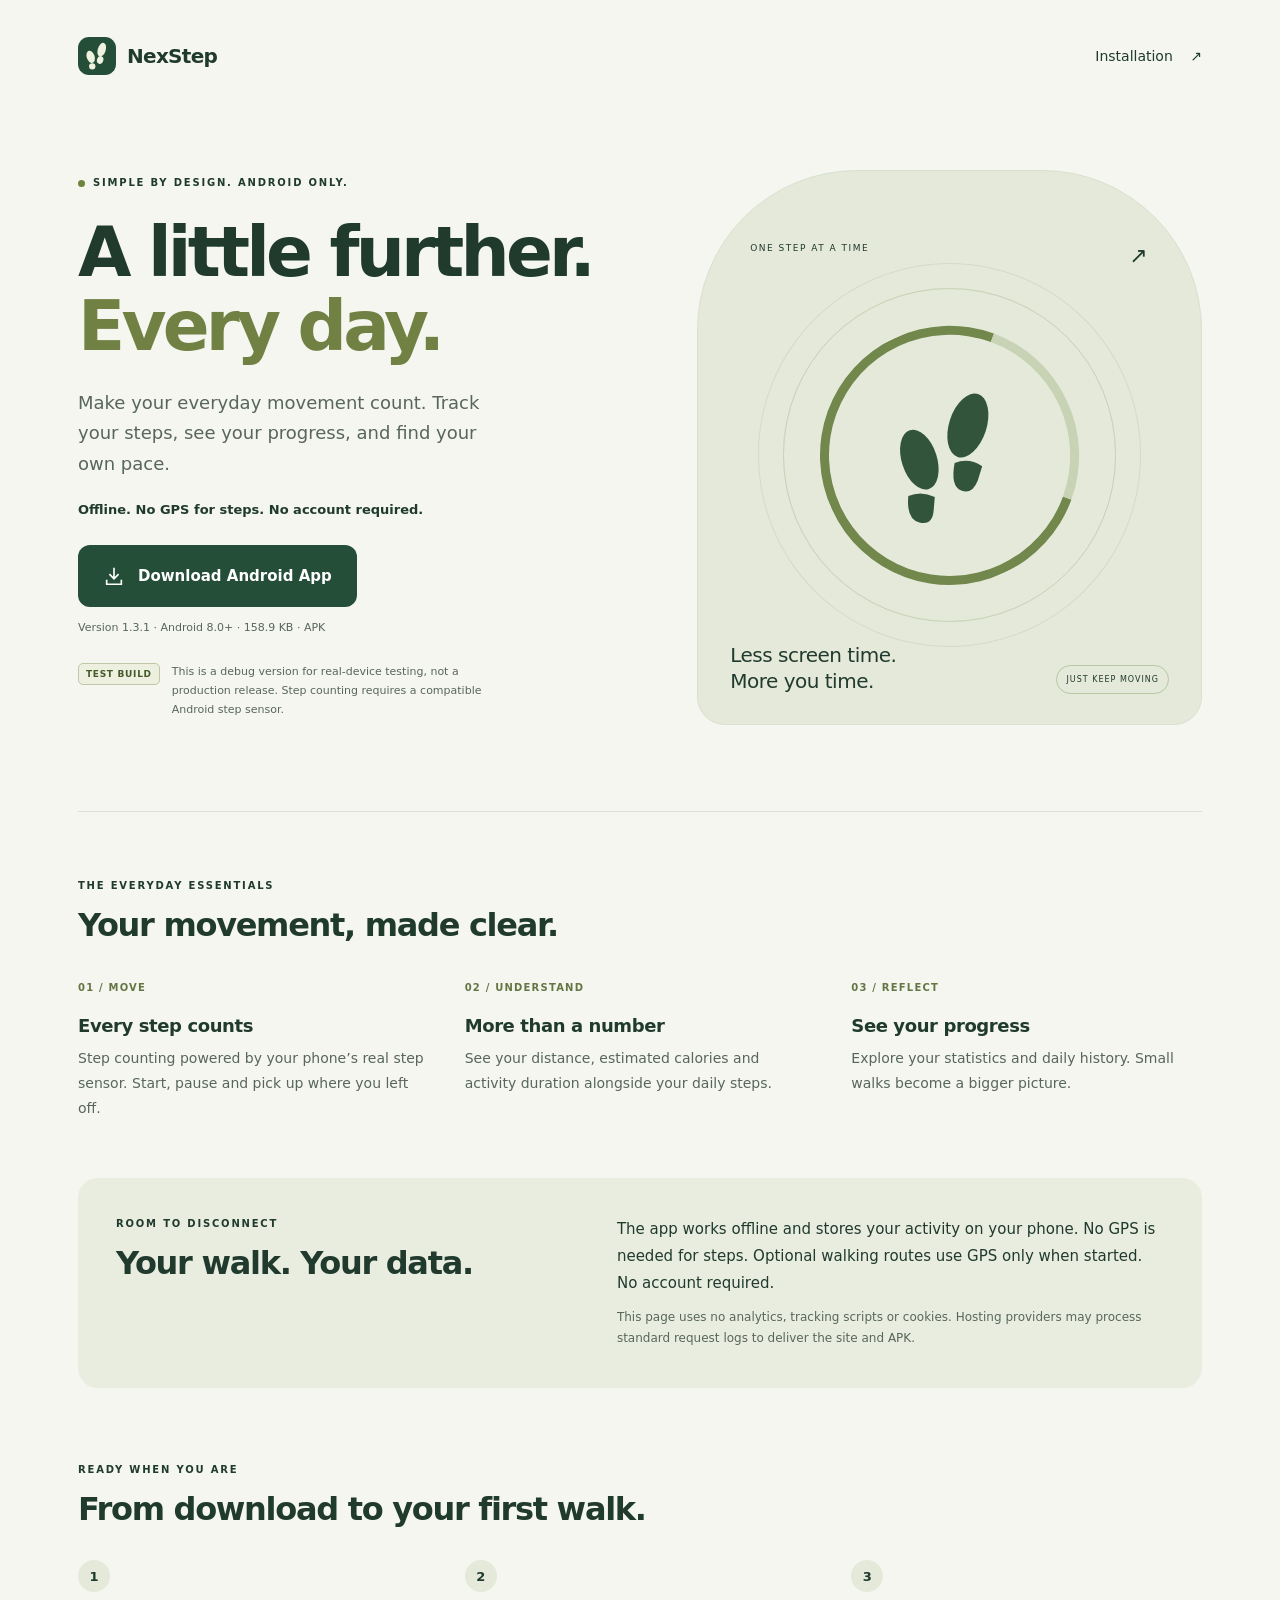
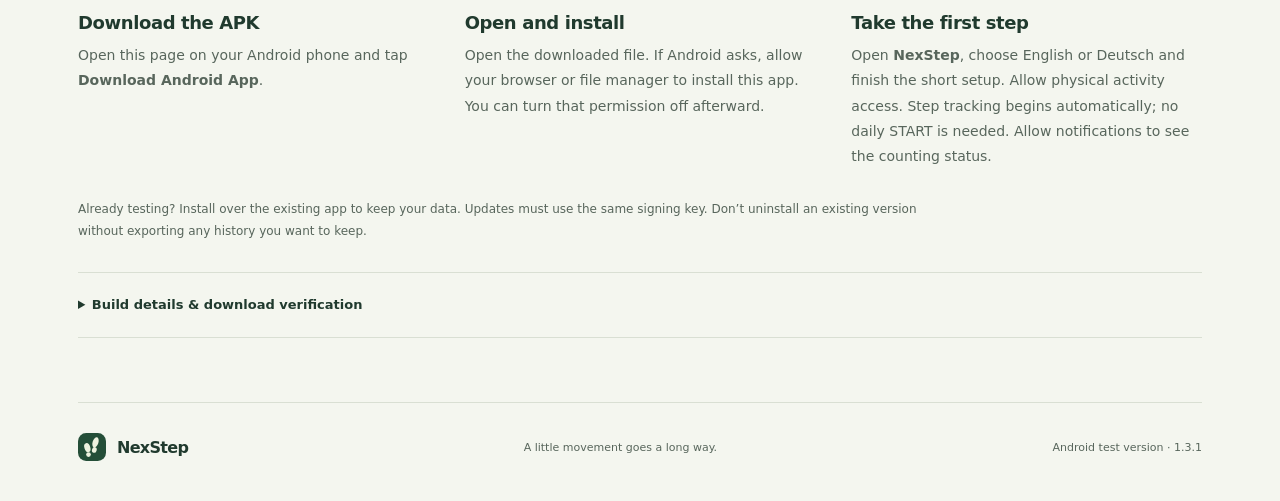
==== index.html @ b1c68ad3 "Publish Android test version 1.3.1 (4d6c962c654d)" ====
<!doctype html>
<html lang="en">
<head>
  <meta charset="utf-8">
  <meta name="viewport" content="width=device-width, initial-scale=1">
  <meta name="description" content="NexStep for Android. Your daily steps, distance and estimated calories. Automatic steps, offline and without an account. Optional GPS walking routes.">
  <meta name="theme-color" content="#f4f6ef">
  <title>NexStep — A little further, every day.</title>
  <link rel="icon" href="icon.svg" type="image/svg+xml">
  <link rel="stylesheet" href="style.css">
</head>
<body>
  <a class="skip" href="#main">Skip to content</a>
  <div class="shell">
    <header class="header">
      <a class="brand" href="./" aria-label="NexStep home"><img src="icon.svg" width="38" height="38" alt="">NexStep</a>
      <a class="header-link" href="#install">Installation <span aria-hidden="true">↗</span></a>
    </header>
    <main id="main">
      <section class="hero" aria-labelledby="headline">
        <div class="intro">
          <span class="eyebrow"><span class="dot"></span> SIMPLE BY DESIGN. ANDROID ONLY.</span>
          <h1 id="headline">A little further.<br><span>Every day.</span></h1>
          <p class="lede">Make your everyday movement count. Track your steps, see your progress, and find your own pace.</p>
          <p class="quiet">Offline. No GPS for steps. No account required.</p>
          <a class="download" href="download/app-debug.apk" download="app-debug.apk"><svg viewBox="0 0 24 24" width="22" height="22" fill="none" stroke="currentColor" stroke-width="1.8" aria-hidden="true"><path d="M12 3v12m-5-5 5 5 5-5M4 16v5h16v-5"/></svg>Download Android App</a>
          <p class="file-meta">Version 1.3.1 · Android 8.0+ · 158.9 KB · APK</p>
          <div class="test-notice"><span class="tag">TEST BUILD</span><p>This is a debug version for real-device testing, not a production release. Step counting requires a compatible Android step sensor.</p></div>
        </div>
        <div class="visual" aria-hidden="true">
          <div class="visual-top"><span>ONE STEP AT A TIME</span><span>↗</span></div>
          <div class="orbit"><div class="orbit-inner"><svg class="footsteps" viewBox="0 0 120 140" fill="currentColor"><ellipse cx="77" cy="43" rx="17" ry="30" transform="rotate(18 77 43)"/><path d="M65 77q13-5 25 3l-4 13q-5 13-15 9T65 77"/><ellipse cx="33" cy="74" rx="16" ry="28" transform="rotate(-18 33 74)"/><path d="M23 107q12-5 24 1l-1 12q-1 14-13 11t-10-24"/></svg></div></div>
          <div class="visual-bottom"><p>Less screen time.<br>More you time.</p><span class="pill">JUST KEEP MOVING</span></div>
        </div>
      </section>
      <section class="features" aria-labelledby="features-title">
        <div class="section-heading"><p class="eyebrow">THE EVERYDAY ESSENTIALS</p><h2 id="features-title">Your movement, made clear.</h2></div>
        <div class="feature-grid">
          <article><span class="feature-number">01 / MOVE</span><h3>Every step counts</h3><p>Step counting powered by your phone’s real step sensor. Start, pause and pick up where you left off.</p></article>
          <article><span class="feature-number">02 / UNDERSTAND</span><h3>More than a number</h3><p>See your distance, estimated calories and activity duration alongside your daily steps.</p></article>
          <article><span class="feature-number">03 / REFLECT</span><h3>See your progress</h3><p>Explore your statistics and daily history. Small walks become a bigger picture.</p></article>
        </div>
      </section>
      <section class="privacy" aria-labelledby="privacy-title"><div><span class="eyebrow">ROOM TO DISCONNECT</span><h2 id="privacy-title">Your walk. Your data.</h2></div><div><p>The app works offline and stores your activity on your phone. No GPS is needed for steps. Optional walking routes use GPS only when started. No account required.</p><p class="muted">This page uses no analytics, tracking scripts or cookies. Hosting providers may process standard request logs to deliver the site and APK.</p></div></section>
      <section class="installation" id="install" aria-labelledby="install-title">
        <div class="section-heading"><p class="eyebrow">READY WHEN YOU ARE</p><h2 id="install-title">From download to your first walk.</h2></div>
        <ol class="install-grid"><li><h3>Download the APK</h3><p>Open this page on your Android phone and tap <strong>Download Android App</strong>.</p></li><li><h3>Open and install</h3><p>Open the downloaded file. If Android asks, allow your browser or file manager to install this app. You can turn that permission off afterward.</p></li><li><h3>Take the first step</h3><p>Open <strong>NexStep</strong>, choose English or Deutsch and finish the short setup. Allow physical activity access. Step tracking begins automatically; no daily START is needed. Allow notifications to see the counting status.</p></li></ol>
        <p class="install-note">Already testing? Install over the existing app to keep your data. Updates must use the same signing key. Don’t uninstall an existing version without exporting any history you want to keep.</p>
        <details><summary>Build details &amp; download verification</summary><dl><dt>Version</dt><dd>1.3.1 (build 5), debug signed</dd><dt>Package</dt><dd>de.schritt.app</dd><dt>SHA-256</dt><dd class="checksum">4d6c962c654d9599c9a9bbef060c0b0ab1c792cb55957cd40e6a5f3150619901</dd></dl><a href="download/app-debug.apk.sha256" download>Download checksum file</a><p>Distance, calories and activity duration are estimates. Background reliability and battery use are still being evaluated on real phones.</p></details>
      </section>
    </main>
    <footer><a class="brand" href="./"><img src="icon.svg" width="28" height="28" alt="">NexStep</a><span>A little movement goes a long way.</span><span>Android test version · 1.3.1</span></footer>
  </div>
</body>
</html>
---- style.css ----
:root{color-scheme:light;--paper:#f4f6ef;--ink:#203a2e;--muted:#58665c;--green:#244e38;--line:#d9dfd3}*{box-sizing:border-box}html{scroll-behavior:smooth;scroll-padding-top:24px}body{margin:0;background:var(--paper);color:var(--ink);font-family:Inter,ui-sans-serif,system-ui,-apple-system,BlinkMacSystemFont,"Segoe UI",sans-serif;-webkit-font-smoothing:antialiased}a{color:inherit;text-underline-offset:4px}a:focus-visible,summary:focus-visible{outline:3px solid #58782a;outline-offset:5px}.shell{max-width:1220px;margin:auto;padding:0 48px}.header{height:112px;display:flex;align-items:center;justify-content:space-between}.brand{display:inline-flex;align-items:center;gap:11px;font-size:20px;font-weight:700;letter-spacing:-.7px;text-decoration:none}.header-link{font-size:14px;text-decoration:none;padding:12px 0}.header-link span{margin-left:13px}.hero{display:grid;grid-template-columns:1.1fr 1fr;gap:64px;align-items:center;padding:58px 0 86px}.eyebrow{font-size:10px;font-weight:750;letter-spacing:1.8px;display:flex;align-items:center;gap:8px;line-height:1.6}.dot{width:7px;height:7px;background:#6e853b;border-radius:50%}h1{font-size:clamp(48px,5.4vw,70px);line-height:1.06;letter-spacing:-3.8px;font-weight:650;margin:25px 0}h1 span{color:#718144}.lede{font-size:18px;line-height:1.7;max-width:420px;color:var(--muted);margin:0}.quiet{font-size:13px;margin:22px 0 28px;font-weight:550}.download{display:inline-flex;align-items:center;justify-content:center;gap:13px;background:var(--green);color:#fff;border-radius:12px;padding:20px 25px;font-size:15px;font-weight:650;text-decoration:none;min-height:60px;transition:background .15s,transform .15s}.download:hover{background:#183d29;transform:translateY(-2px)}.file-meta{font-size:11px;line-height:1.7;color:var(--muted);margin:12px 0 26px}.test-notice{max-width:420px;display:flex;gap:12px;align-items:flex-start}.tag{flex-shrink:0;border:1px solid #bdc8a9;background:#edf0df;color:#455829;font-size:9px;letter-spacing:.7px;font-weight:750;border-radius:5px;padding:5px 7px}.test-notice p{font-size:11px;line-height:1.7;color:var(--muted);margin:0}.visual{aspect-ratio:.91;background:#e4e9d9;border:1px solid #d9e0cf;border-radius:160px 160px 28px 28px;position:relative;overflow:hidden;padding:44px 32px 30px;display:flex;flex-direction:column;justify-content:space-between}.visual-top{display:flex;justify-content:space-between;font-size:9px;letter-spacing:1.5px;margin:28px 20px 0}.visual-top span:last-child{font-size:22px}.orbit{width:76%;aspect-ratio:1;border-radius:50%;border:1px solid #c7d2b5;align-self:center;display:grid;place-items:center;box-shadow:0 0 0 24px #e4e9d9,0 0 0 25px #d3dcc5}.orbit-inner{width:78%;aspect-ratio:1;border:9px solid #72874c;border-right-color:#c8d3b6;transform:rotate(-25deg);border-radius:50%;display:grid;place-items:center}.footsteps{width:55%;color:#32543a;transform:rotate(25deg)}.visual-bottom{display:flex;justify-content:space-between;align-items:flex-end;gap:12px}.visual-bottom p{font-size:20px;letter-spacing:-.5px;line-height:1.3;margin:0}.pill{font-size:8px;letter-spacing:1px;padding:9px;border:1px solid #b8c7a2;border-radius:20px;white-space:nowrap}.features{border-top:1px solid var(--line);padding:56px 0}.section-heading{margin-bottom:32px}h2{font-size:32px;font-weight:600;letter-spacing:-1.3px;line-height:1.2;margin:12px 0}h3{font-size:18px;letter-spacing:-.4px;font-weight:650;margin:20px 0 10px}.feature-grid{display:grid;grid-template-columns:repeat(3,1fr);gap:36px}.feature-number{font-size:10px;letter-spacing:1.2px;color:#657644;font-weight:700}.feature-grid p,.install-grid p{font-size:14px;line-height:1.8;color:var(--muted);margin:0}.privacy{background:#e9eddf;border-radius:20px;display:grid;grid-template-columns:1fr 1.2fr;gap:45px;padding:38px}.privacy p{font-size:15px;line-height:1.8;margin:0}.privacy .muted{color:var(--muted);font-size:12px;margin-top:10px}.installation{padding:64px 0}.install-grid{list-style:none;counter-reset:steps;padding:0;display:grid;grid-template-columns:repeat(3,1fr);gap:36px}.install-grid li{counter-increment:steps}.install-grid li:before{content:counter(steps);display:grid;place-items:center;width:32px;height:32px;background:#e4e9d9;border-radius:50%;font-size:13px;font-weight:700}.install-note{font-size:12px;line-height:1.8;color:var(--muted);margin:30px 0;max-width:850px}details{border-block:1px solid var(--line);padding:20px 0;font-size:12px;line-height:1.8}summary{cursor:pointer;font-size:13px;font-weight:650;min-height:24px}dt{font-weight:700}dd{margin:0 0 10px}.checksum{overflow-wrap:anywhere;font-family:ui-monospace,monospace}footer{display:flex;gap:20px;align-items:center;justify-content:space-between;border-top:1px solid var(--line);padding:30px 0 40px}footer .brand{font-size:16px}footer>span{font-size:11px;color:var(--muted)}.skip{position:absolute;top:8px;left:8px;transform:translateY(-150%);background:var(--ink);color:#fff;padding:12px;z-index:2}.skip:focus{transform:none}@media(max-width:850px){.shell{padding:0 28px}.hero{gap:32px}h1{font-size:52px}.visual{padding:35px 20px 24px;min-height:400px}.visual-top{margin:20px 10px 0}.visual-bottom{display:block}.pill{display:inline-block;margin-top:12px}.feature-grid,.install-grid{gap:24px}footer>span:nth-child(2){display:none}}@media(max-width:620px){.shell{padding:0 24px}.header{height:88px}.brand{font-size:18px}.header-link{font-size:12px}.hero{grid-template-columns:1fr;padding:30px 0 40px;gap:32px}h1{font-size:54px;letter-spacing:-2.9px;margin:22px 0}.lede{font-size:17px}.download{width:100%;padding:19px 12px}.file-meta{text-align:center}.visual{aspect-ratio:1.2;min-height:0;max-height:360px;border-radius:100px 100px 24px 24px;padding:24px}.visual-top{margin:8px 18px 0}.orbit{width:47%}.visual-bottom{display:flex}.visual-bottom p{font-size:17px}.pill{margin:0}.features{padding:38px 0}.feature-grid,.install-grid{grid-template-columns:1fr;gap:26px}.feature-grid article{padding-bottom:22px;border-bottom:1px solid var(--line)}.feature-grid article:last-child{border:0;padding-bottom:0}.feature-grid h3{margin-top:10px}.privacy{grid-template-columns:1fr;gap:14px;padding:26px}.installation{padding:40px 0}h2{font-size:28px}.install-grid h3{margin-top:12px}footer{align-items:flex-start;flex-direction:column;gap:12px}footer>span:nth-child(2){display:block}}@media(prefers-reduced-motion:reduce){html{scroll-behavior:auto}.download{transition:none}}
.hero>*{min-width:0}
@media(min-width:621px) and (max-width:850px){.hero{grid-template-columns:minmax(0,1.1fr) minmax(0,1fr)}.download{padding-inline:16px;font-size:14px}}
.visual{width:100%}
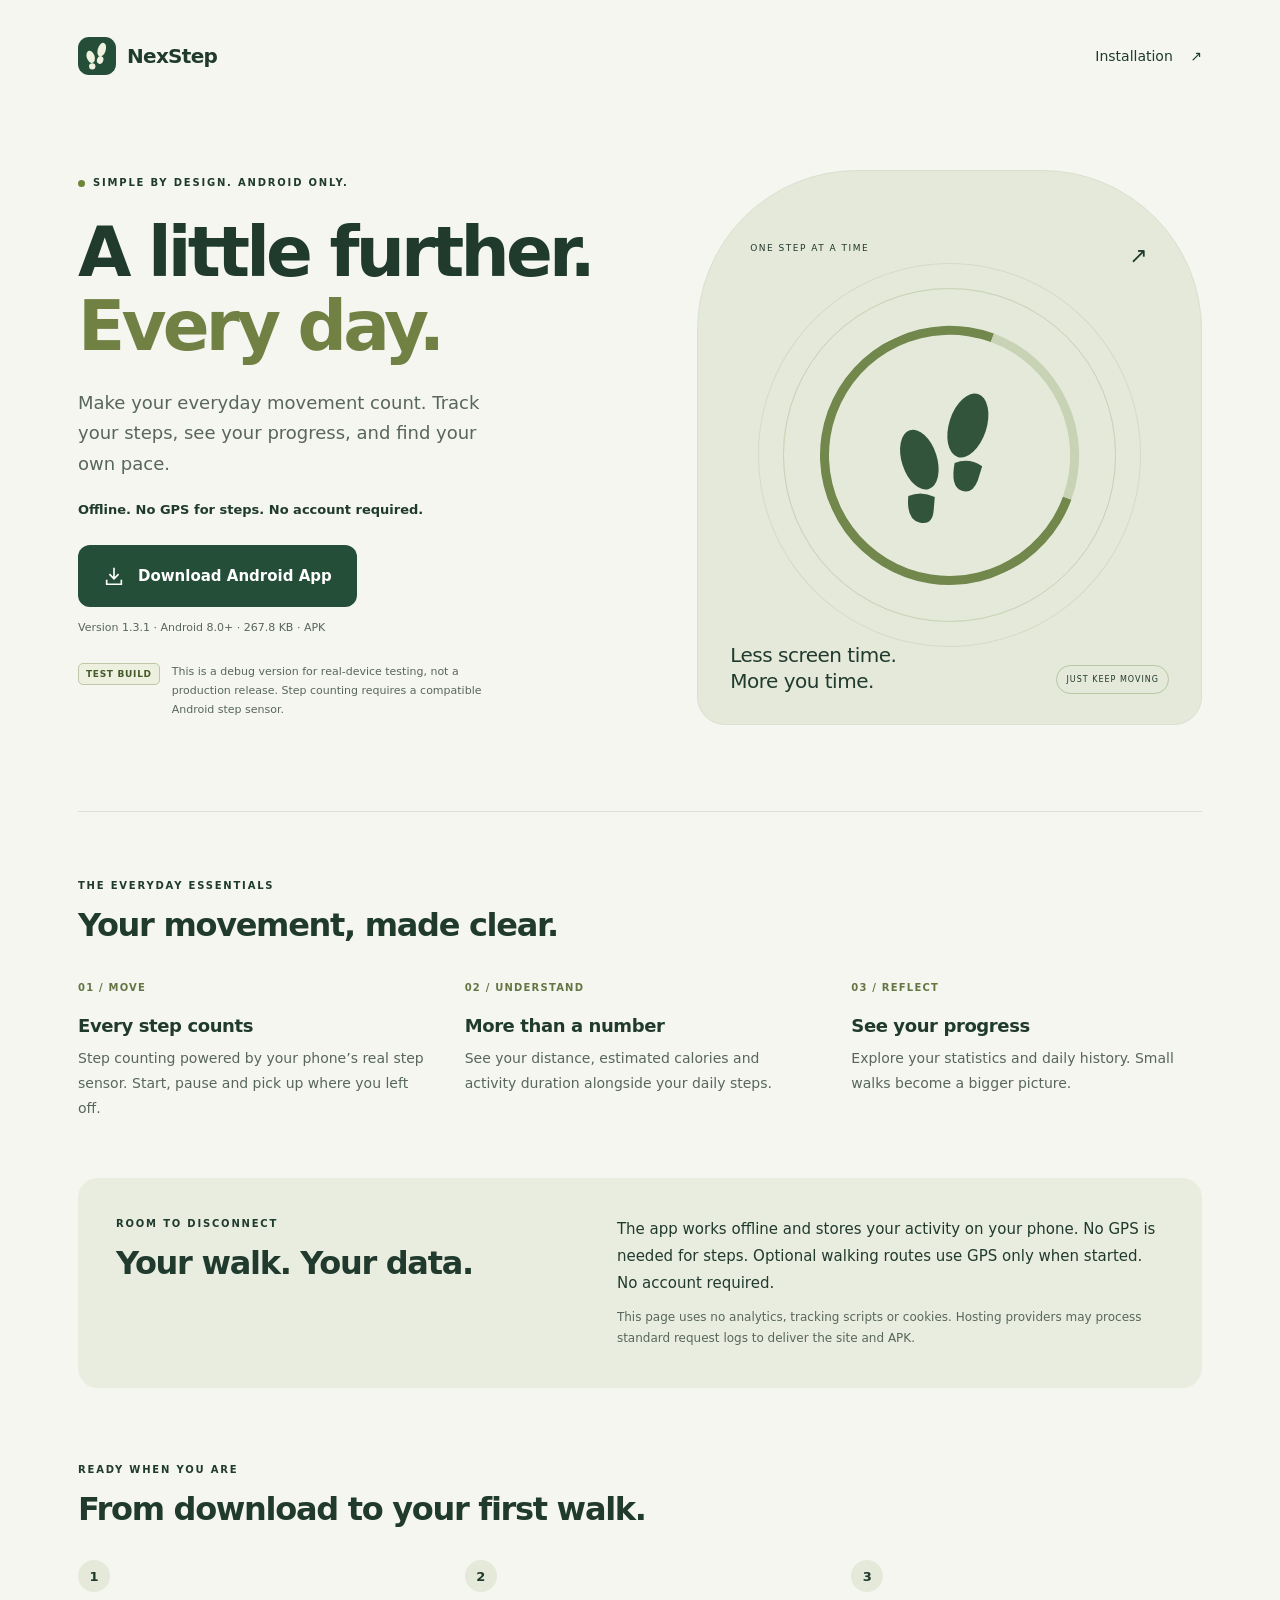
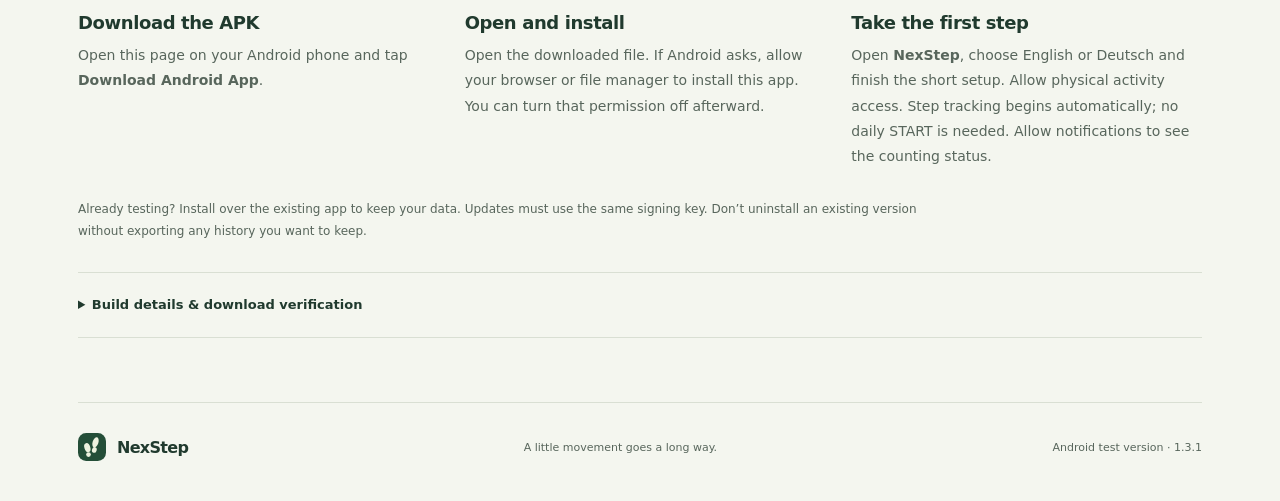
==== commit 73b83e81: "Publish Android test version 1.3.1 (86a819a218c4)" ====
--- a/index.html
+++ b/index.html
@@ -24,7 +24,7 @@
           <p class="lede">Make your everyday movement count. Track your steps, see your progress, and find your own pace.</p>
           <p class="quiet">Offline. No GPS for steps. No account required.</p>
           <a class="download" href="download/app-debug.apk" download="app-debug.apk"><svg viewBox="0 0 24 24" width="22" height="22" fill="none" stroke="currentColor" stroke-width="1.8" aria-hidden="true"><path d="M12 3v12m-5-5 5 5 5-5M4 16v5h16v-5"/></svg>Download Android App</a>
-          <p class="file-meta">Version 1.3.1 · Android 8.0+ · 158.9 KB · APK</p>
+          <p class="file-meta">Version 1.3.1 · Android 8.0+ · 267.8 KB · APK</p>
           <div class="test-notice"><span class="tag">TEST BUILD</span><p>This is a debug version for real-device testing, not a production release. Step counting requires a compatible Android step sensor.</p></div>
         </div>
         <div class="visual" aria-hidden="true">
@@ -46,7 +46,7 @@
         <div class="section-heading"><p class="eyebrow">READY WHEN YOU ARE</p><h2 id="install-title">From download to your first walk.</h2></div>
         <ol class="install-grid"><li><h3>Download the APK</h3><p>Open this page on your Android phone and tap <strong>Download Android App</strong>.</p></li><li><h3>Open and install</h3><p>Open the downloaded file. If Android asks, allow your browser or file manager to install this app. You can turn that permission off afterward.</p></li><li><h3>Take the first step</h3><p>Open <strong>NexStep</strong>, choose English or Deutsch and finish the short setup. Allow physical activity access. Step tracking begins automatically; no daily START is needed. Allow notifications to see the counting status.</p></li></ol>
         <p class="install-note">Already testing? Install over the existing app to keep your data. Updates must use the same signing key. Don’t uninstall an existing version without exporting any history you want to keep.</p>
-        <details><summary>Build details &amp; download verification</summary><dl><dt>Version</dt><dd>1.3.1 (build 5), debug signed</dd><dt>Package</dt><dd>de.schritt.app</dd><dt>SHA-256</dt><dd class="checksum">4d6c962c654d9599c9a9bbef060c0b0ab1c792cb55957cd40e6a5f3150619901</dd></dl><a href="download/app-debug.apk.sha256" download>Download checksum file</a><p>Distance, calories and activity duration are estimates. Background reliability and battery use are still being evaluated on real phones.</p></details>
+        <details><summary>Build details &amp; download verification</summary><dl><dt>Version</dt><dd>1.3.1 (build 5), debug signed</dd><dt>Package</dt><dd>de.schritt.app</dd><dt>SHA-256</dt><dd class="checksum">86a819a218c4586d31bfbff4c8acd188e9c8ff9b1f79de563f420c9b70549cf1</dd></dl><a href="download/app-debug.apk.sha256" download>Download checksum file</a><p>Distance, calories and activity duration are estimates. Background reliability and battery use are still being evaluated on real phones.</p></details>
       </section>
     </main>
     <footer><a class="brand" href="./"><img src="icon.svg" width="28" height="28" alt="">NexStep</a><span>A little movement goes a long way.</span><span>Android test version · 1.3.1</span></footer>
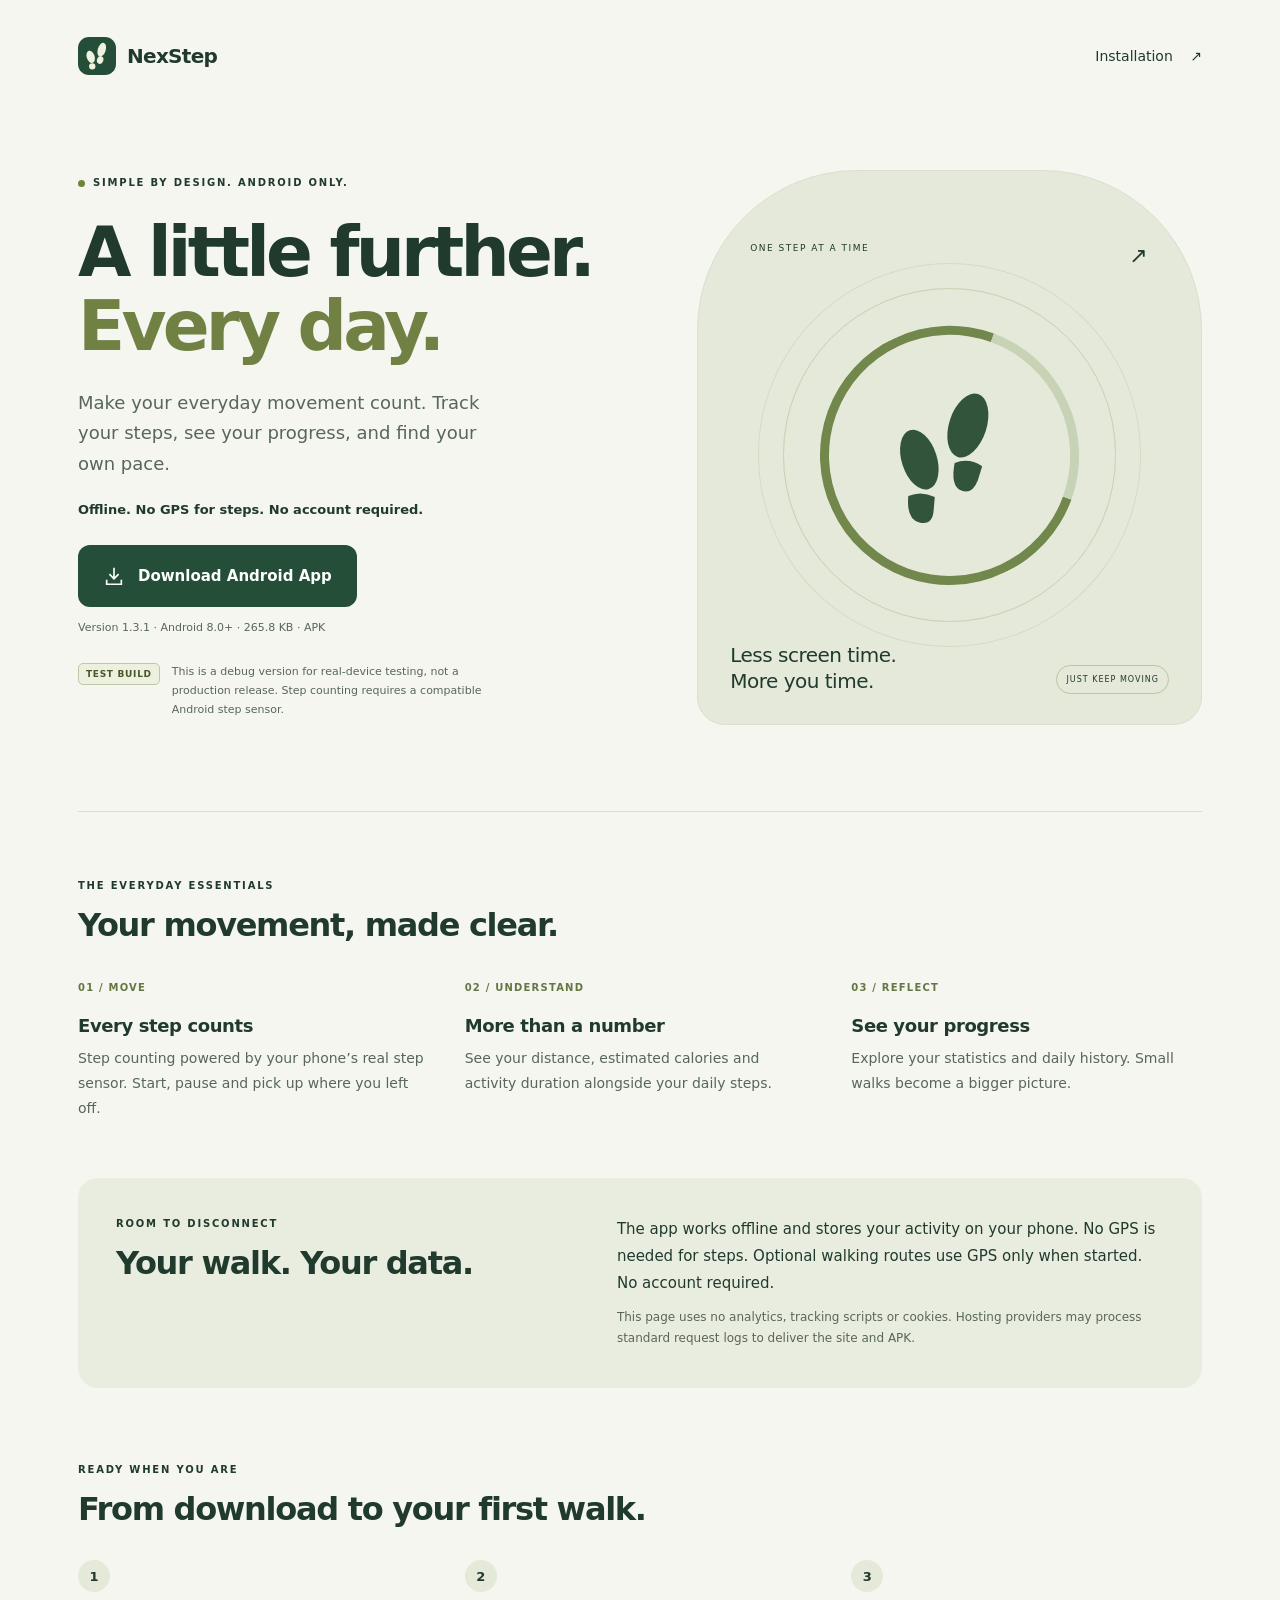
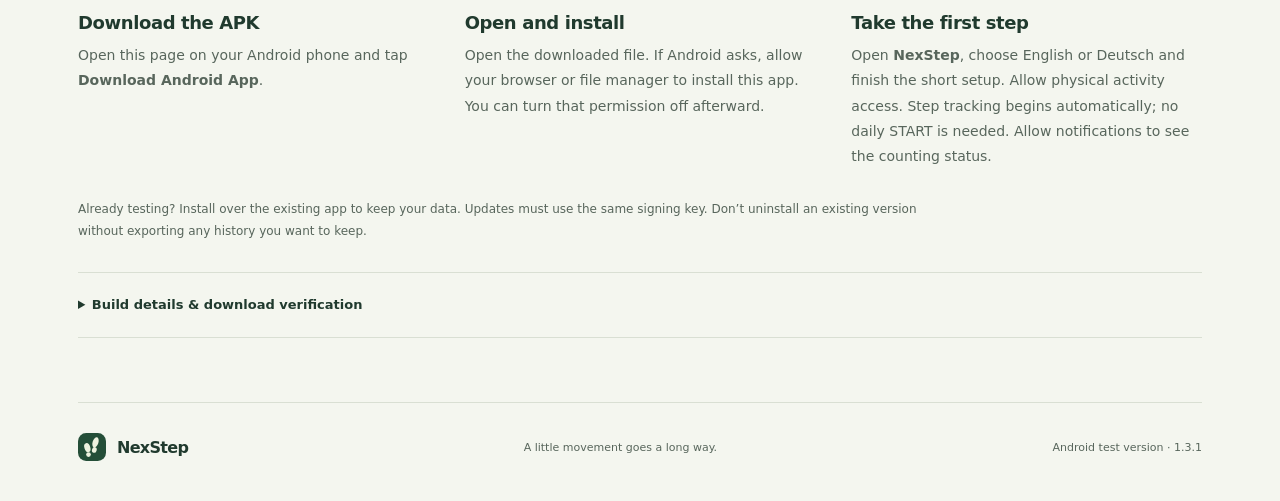
==== commit 3f890bfc: "Publish Android test version 1.3.1 (1f914813c730)" ====
--- a/index.html
+++ b/index.html
@@ -24,7 +24,7 @@
           <p class="lede">Make your everyday movement count. Track your steps, see your progress, and find your own pace.</p>
           <p class="quiet">Offline. No GPS for steps. No account required.</p>
           <a class="download" href="download/app-debug.apk" download="app-debug.apk"><svg viewBox="0 0 24 24" width="22" height="22" fill="none" stroke="currentColor" stroke-width="1.8" aria-hidden="true"><path d="M12 3v12m-5-5 5 5 5-5M4 16v5h16v-5"/></svg>Download Android App</a>
-          <p class="file-meta">Version 1.3.1 · Android 8.0+ · 267.8 KB · APK</p>
+          <p class="file-meta">Version 1.3.1 · Android 8.0+ · 265.8 KB · APK</p>
           <div class="test-notice"><span class="tag">TEST BUILD</span><p>This is a debug version for real-device testing, not a production release. Step counting requires a compatible Android step sensor.</p></div>
         </div>
         <div class="visual" aria-hidden="true">
@@ -46,7 +46,7 @@
         <div class="section-heading"><p class="eyebrow">READY WHEN YOU ARE</p><h2 id="install-title">From download to your first walk.</h2></div>
         <ol class="install-grid"><li><h3>Download the APK</h3><p>Open this page on your Android phone and tap <strong>Download Android App</strong>.</p></li><li><h3>Open and install</h3><p>Open the downloaded file. If Android asks, allow your browser or file manager to install this app. You can turn that permission off afterward.</p></li><li><h3>Take the first step</h3><p>Open <strong>NexStep</strong>, choose English or Deutsch and finish the short setup. Allow physical activity access. Step tracking begins automatically; no daily START is needed. Allow notifications to see the counting status.</p></li></ol>
         <p class="install-note">Already testing? Install over the existing app to keep your data. Updates must use the same signing key. Don’t uninstall an existing version without exporting any history you want to keep.</p>
-        <details><summary>Build details &amp; download verification</summary><dl><dt>Version</dt><dd>1.3.1 (build 5), debug signed</dd><dt>Package</dt><dd>de.schritt.app</dd><dt>SHA-256</dt><dd class="checksum">86a819a218c4586d31bfbff4c8acd188e9c8ff9b1f79de563f420c9b70549cf1</dd></dl><a href="download/app-debug.apk.sha256" download>Download checksum file</a><p>Distance, calories and activity duration are estimates. Background reliability and battery use are still being evaluated on real phones.</p></details>
+        <details><summary>Build details &amp; download verification</summary><dl><dt>Version</dt><dd>1.3.1 (build 5), debug signed</dd><dt>Package</dt><dd>de.schritt.app</dd><dt>SHA-256</dt><dd class="checksum">1f914813c7300ee3782e007ae3eb7843c0b8c56d92614969dadb10fd2c2302ce</dd></dl><a href="download/app-debug.apk.sha256" download>Download checksum file</a><p>Distance, calories and activity duration are estimates. Background reliability and battery use are still being evaluated on real phones.</p></details>
       </section>
     </main>
     <footer><a class="brand" href="./"><img src="icon.svg" width="28" height="28" alt="">NexStep</a><span>A little movement goes a long way.</span><span>Android test version · 1.3.1</span></footer>
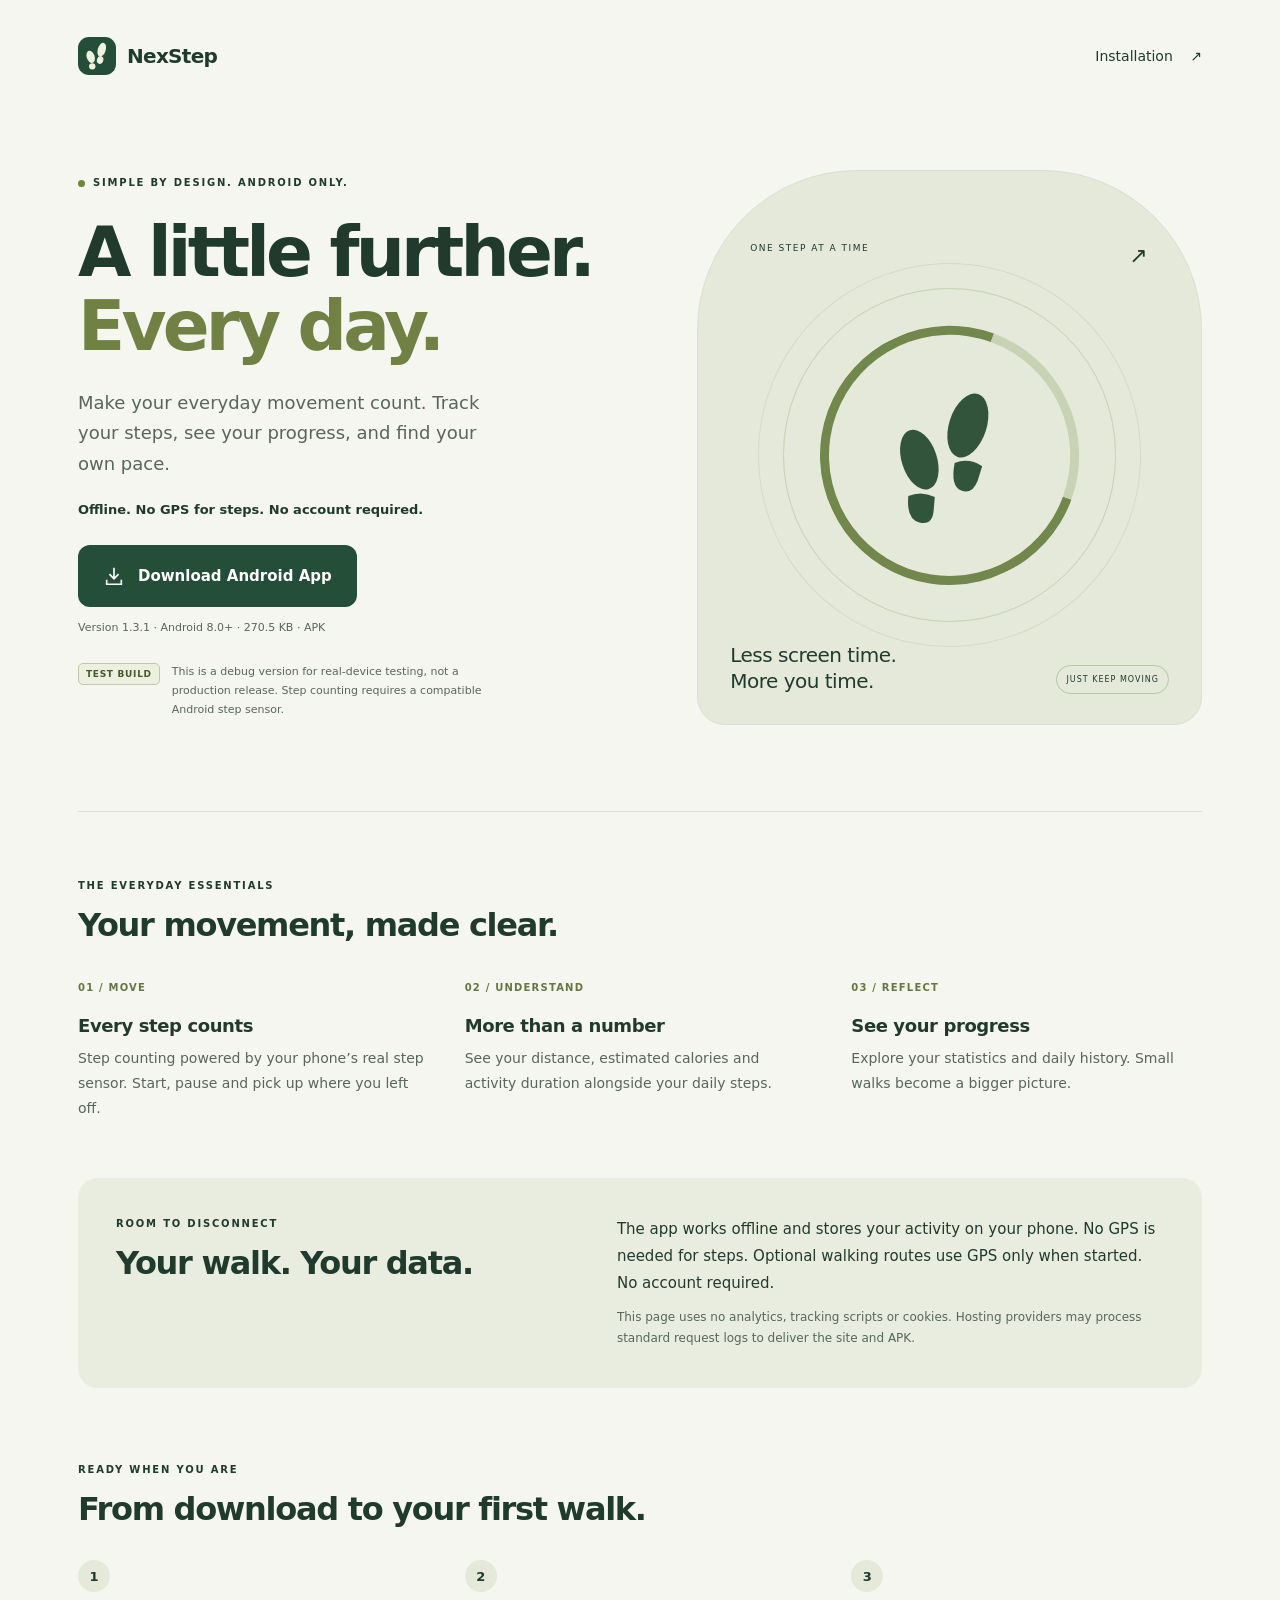
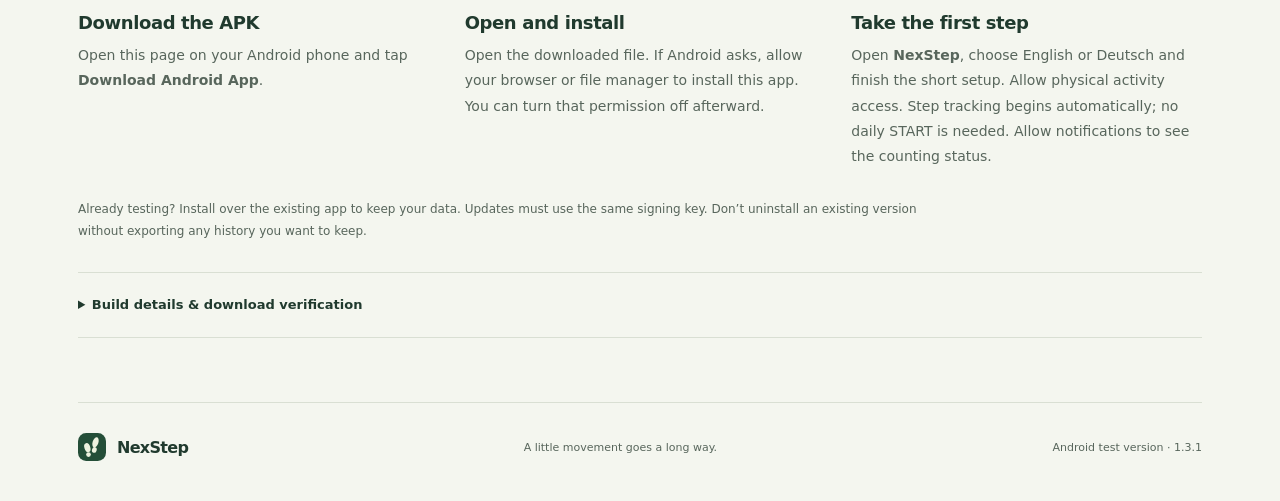
==== commit cb033906: "Publish Android test version 1.3.1 (2090f9b69dad)" ====
--- a/index.html
+++ b/index.html
@@ -24,7 +24,7 @@
           <p class="lede">Make your everyday movement count. Track your steps, see your progress, and find your own pace.</p>
           <p class="quiet">Offline. No GPS for steps. No account required.</p>
           <a class="download" href="download/app-debug.apk" download="app-debug.apk"><svg viewBox="0 0 24 24" width="22" height="22" fill="none" stroke="currentColor" stroke-width="1.8" aria-hidden="true"><path d="M12 3v12m-5-5 5 5 5-5M4 16v5h16v-5"/></svg>Download Android App</a>
-          <p class="file-meta">Version 1.3.1 · Android 8.0+ · 265.8 KB · APK</p>
+          <p class="file-meta">Version 1.3.1 · Android 8.0+ · 270.5 KB · APK</p>
           <div class="test-notice"><span class="tag">TEST BUILD</span><p>This is a debug version for real-device testing, not a production release. Step counting requires a compatible Android step sensor.</p></div>
         </div>
         <div class="visual" aria-hidden="true">
@@ -46,7 +46,7 @@
         <div class="section-heading"><p class="eyebrow">READY WHEN YOU ARE</p><h2 id="install-title">From download to your first walk.</h2></div>
         <ol class="install-grid"><li><h3>Download the APK</h3><p>Open this page on your Android phone and tap <strong>Download Android App</strong>.</p></li><li><h3>Open and install</h3><p>Open the downloaded file. If Android asks, allow your browser or file manager to install this app. You can turn that permission off afterward.</p></li><li><h3>Take the first step</h3><p>Open <strong>NexStep</strong>, choose English or Deutsch and finish the short setup. Allow physical activity access. Step tracking begins automatically; no daily START is needed. Allow notifications to see the counting status.</p></li></ol>
         <p class="install-note">Already testing? Install over the existing app to keep your data. Updates must use the same signing key. Don’t uninstall an existing version without exporting any history you want to keep.</p>
-        <details><summary>Build details &amp; download verification</summary><dl><dt>Version</dt><dd>1.3.1 (build 5), debug signed</dd><dt>Package</dt><dd>de.schritt.app</dd><dt>SHA-256</dt><dd class="checksum">1f914813c7300ee3782e007ae3eb7843c0b8c56d92614969dadb10fd2c2302ce</dd></dl><a href="download/app-debug.apk.sha256" download>Download checksum file</a><p>Distance, calories and activity duration are estimates. Background reliability and battery use are still being evaluated on real phones.</p></details>
+        <details><summary>Build details &amp; download verification</summary><dl><dt>Version</dt><dd>1.3.1 (build 5), debug signed</dd><dt>Package</dt><dd>de.schritt.app</dd><dt>SHA-256</dt><dd class="checksum">2090f9b69dadb08c1a29c56aff4e708b59ec9f91111339be13df7ac1c3581910</dd></dl><a href="download/app-debug.apk.sha256" download>Download checksum file</a><p>Distance, calories and activity duration are estimates. Background reliability and battery use are still being evaluated on real phones.</p></details>
       </section>
     </main>
     <footer><a class="brand" href="./"><img src="icon.svg" width="28" height="28" alt="">NexStep</a><span>A little movement goes a long way.</span><span>Android test version · 1.3.1</span></footer>
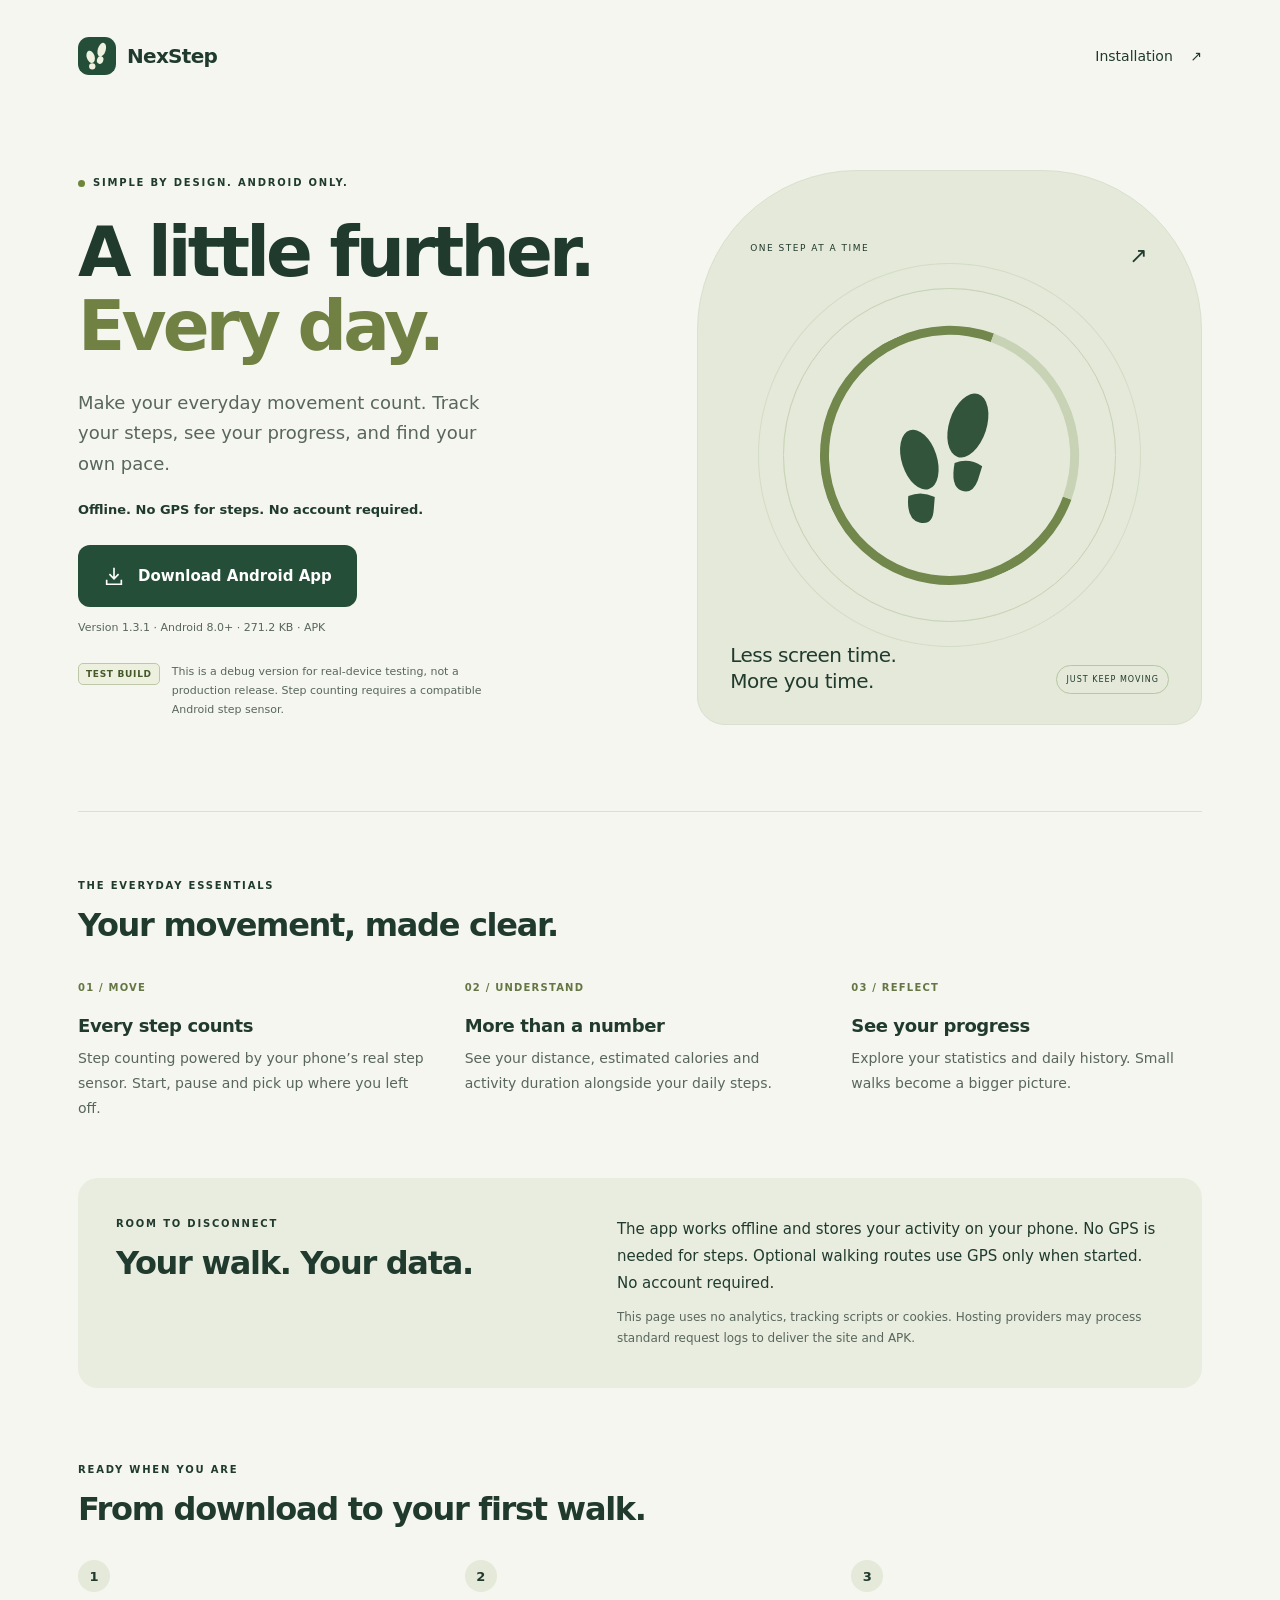
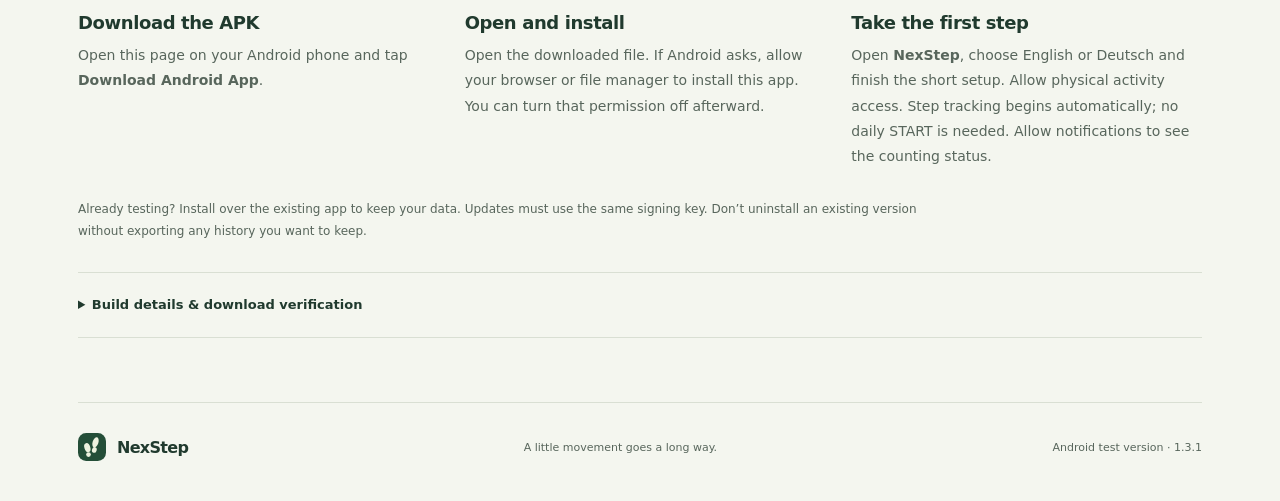
==== commit 0e1eaefb: "Publish Android test version 1.3.1 (0fad5e57c249)" ====
--- a/index.html
+++ b/index.html
@@ -24,7 +24,7 @@
           <p class="lede">Make your everyday movement count. Track your steps, see your progress, and find your own pace.</p>
           <p class="quiet">Offline. No GPS for steps. No account required.</p>
           <a class="download" href="download/app-debug.apk" download="app-debug.apk"><svg viewBox="0 0 24 24" width="22" height="22" fill="none" stroke="currentColor" stroke-width="1.8" aria-hidden="true"><path d="M12 3v12m-5-5 5 5 5-5M4 16v5h16v-5"/></svg>Download Android App</a>
-          <p class="file-meta">Version 1.3.1 · Android 8.0+ · 270.5 KB · APK</p>
+          <p class="file-meta">Version 1.3.1 · Android 8.0+ · 271.2 KB · APK</p>
           <div class="test-notice"><span class="tag">TEST BUILD</span><p>This is a debug version for real-device testing, not a production release. Step counting requires a compatible Android step sensor.</p></div>
         </div>
         <div class="visual" aria-hidden="true">
@@ -46,7 +46,7 @@
         <div class="section-heading"><p class="eyebrow">READY WHEN YOU ARE</p><h2 id="install-title">From download to your first walk.</h2></div>
         <ol class="install-grid"><li><h3>Download the APK</h3><p>Open this page on your Android phone and tap <strong>Download Android App</strong>.</p></li><li><h3>Open and install</h3><p>Open the downloaded file. If Android asks, allow your browser or file manager to install this app. You can turn that permission off afterward.</p></li><li><h3>Take the first step</h3><p>Open <strong>NexStep</strong>, choose English or Deutsch and finish the short setup. Allow physical activity access. Step tracking begins automatically; no daily START is needed. Allow notifications to see the counting status.</p></li></ol>
         <p class="install-note">Already testing? Install over the existing app to keep your data. Updates must use the same signing key. Don’t uninstall an existing version without exporting any history you want to keep.</p>
-        <details><summary>Build details &amp; download verification</summary><dl><dt>Version</dt><dd>1.3.1 (build 5), debug signed</dd><dt>Package</dt><dd>de.schritt.app</dd><dt>SHA-256</dt><dd class="checksum">2090f9b69dadb08c1a29c56aff4e708b59ec9f91111339be13df7ac1c3581910</dd></dl><a href="download/app-debug.apk.sha256" download>Download checksum file</a><p>Distance, calories and activity duration are estimates. Background reliability and battery use are still being evaluated on real phones.</p></details>
+        <details><summary>Build details &amp; download verification</summary><dl><dt>Version</dt><dd>1.3.1 (build 5), debug signed</dd><dt>Package</dt><dd>de.schritt.app</dd><dt>SHA-256</dt><dd class="checksum">0fad5e57c249f9e37e1b5ad4fe15464fb045c08c74ff9996330d440d05444b3f</dd></dl><a href="download/app-debug.apk.sha256" download>Download checksum file</a><p>Distance, calories and activity duration are estimates. Background reliability and battery use are still being evaluated on real phones.</p></details>
       </section>
     </main>
     <footer><a class="brand" href="./"><img src="icon.svg" width="28" height="28" alt="">NexStep</a><span>A little movement goes a long way.</span><span>Android test version · 1.3.1</span></footer>
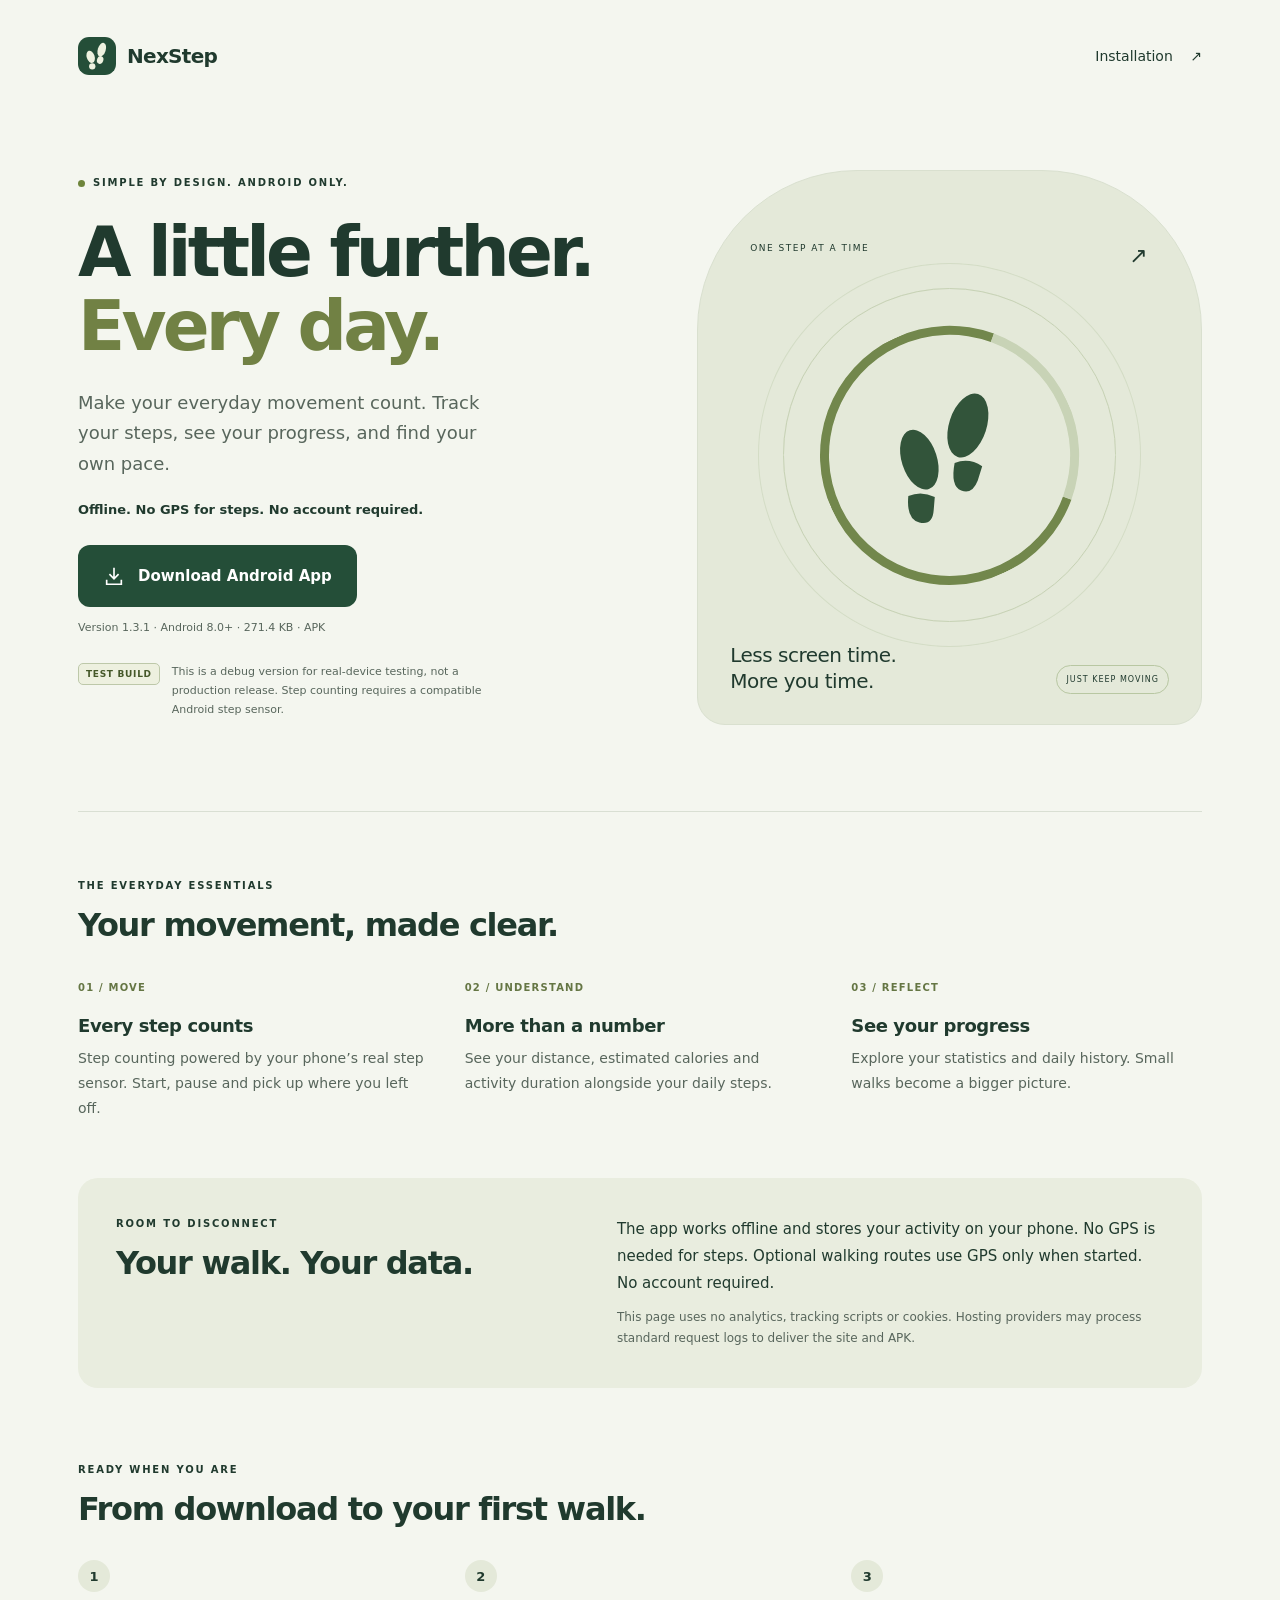
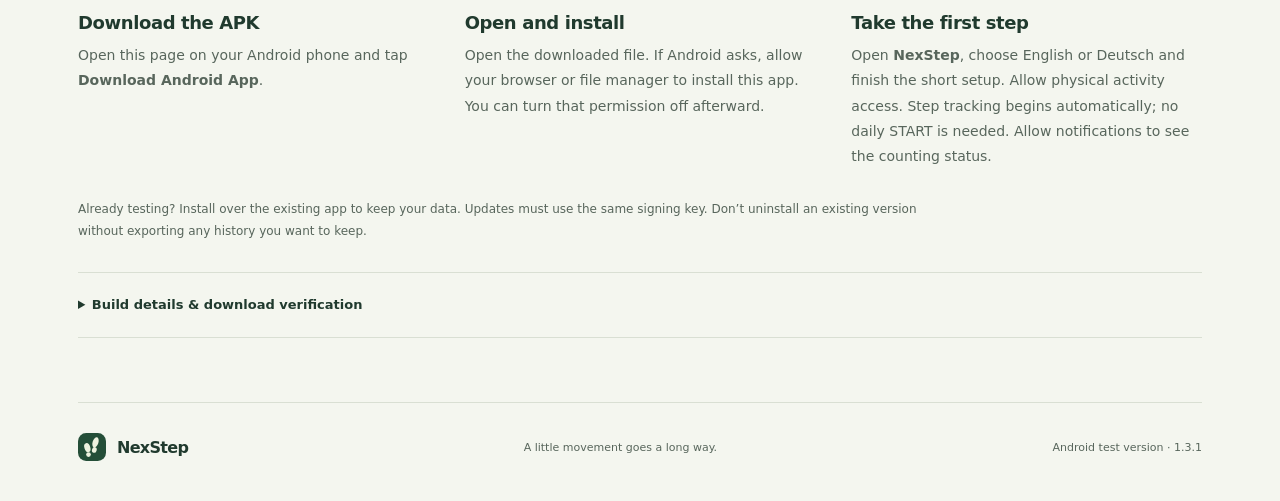
==== commit e69d10d6: "Publish Android test version 1.3.1 (749ee2010d4a)" ====
--- a/index.html
+++ b/index.html
@@ -24,7 +24,7 @@
           <p class="lede">Make your everyday movement count. Track your steps, see your progress, and find your own pace.</p>
           <p class="quiet">Offline. No GPS for steps. No account required.</p>
           <a class="download" href="download/app-debug.apk" download="app-debug.apk"><svg viewBox="0 0 24 24" width="22" height="22" fill="none" stroke="currentColor" stroke-width="1.8" aria-hidden="true"><path d="M12 3v12m-5-5 5 5 5-5M4 16v5h16v-5"/></svg>Download Android App</a>
-          <p class="file-meta">Version 1.3.1 · Android 8.0+ · 271.2 KB · APK</p>
+          <p class="file-meta">Version 1.3.1 · Android 8.0+ · 271.4 KB · APK</p>
           <div class="test-notice"><span class="tag">TEST BUILD</span><p>This is a debug version for real-device testing, not a production release. Step counting requires a compatible Android step sensor.</p></div>
         </div>
         <div class="visual" aria-hidden="true">
@@ -46,7 +46,7 @@
         <div class="section-heading"><p class="eyebrow">READY WHEN YOU ARE</p><h2 id="install-title">From download to your first walk.</h2></div>
         <ol class="install-grid"><li><h3>Download the APK</h3><p>Open this page on your Android phone and tap <strong>Download Android App</strong>.</p></li><li><h3>Open and install</h3><p>Open the downloaded file. If Android asks, allow your browser or file manager to install this app. You can turn that permission off afterward.</p></li><li><h3>Take the first step</h3><p>Open <strong>NexStep</strong>, choose English or Deutsch and finish the short setup. Allow physical activity access. Step tracking begins automatically; no daily START is needed. Allow notifications to see the counting status.</p></li></ol>
         <p class="install-note">Already testing? Install over the existing app to keep your data. Updates must use the same signing key. Don’t uninstall an existing version without exporting any history you want to keep.</p>
-        <details><summary>Build details &amp; download verification</summary><dl><dt>Version</dt><dd>1.3.1 (build 5), debug signed</dd><dt>Package</dt><dd>de.schritt.app</dd><dt>SHA-256</dt><dd class="checksum">0fad5e57c249f9e37e1b5ad4fe15464fb045c08c74ff9996330d440d05444b3f</dd></dl><a href="download/app-debug.apk.sha256" download>Download checksum file</a><p>Distance, calories and activity duration are estimates. Background reliability and battery use are still being evaluated on real phones.</p></details>
+        <details><summary>Build details &amp; download verification</summary><dl><dt>Version</dt><dd>1.3.1 (build 5), debug signed</dd><dt>Package</dt><dd>de.schritt.app</dd><dt>SHA-256</dt><dd class="checksum">749ee2010d4ad48f4af90b6636abd8ad881b71303b06f7b4ab4a412a993fcdd4</dd></dl><a href="download/app-debug.apk.sha256" download>Download checksum file</a><p>Distance, calories and activity duration are estimates. Background reliability and battery use are still being evaluated on real phones.</p></details>
       </section>
     </main>
     <footer><a class="brand" href="./"><img src="icon.svg" width="28" height="28" alt="">NexStep</a><span>A little movement goes a long way.</span><span>Android test version · 1.3.1</span></footer>
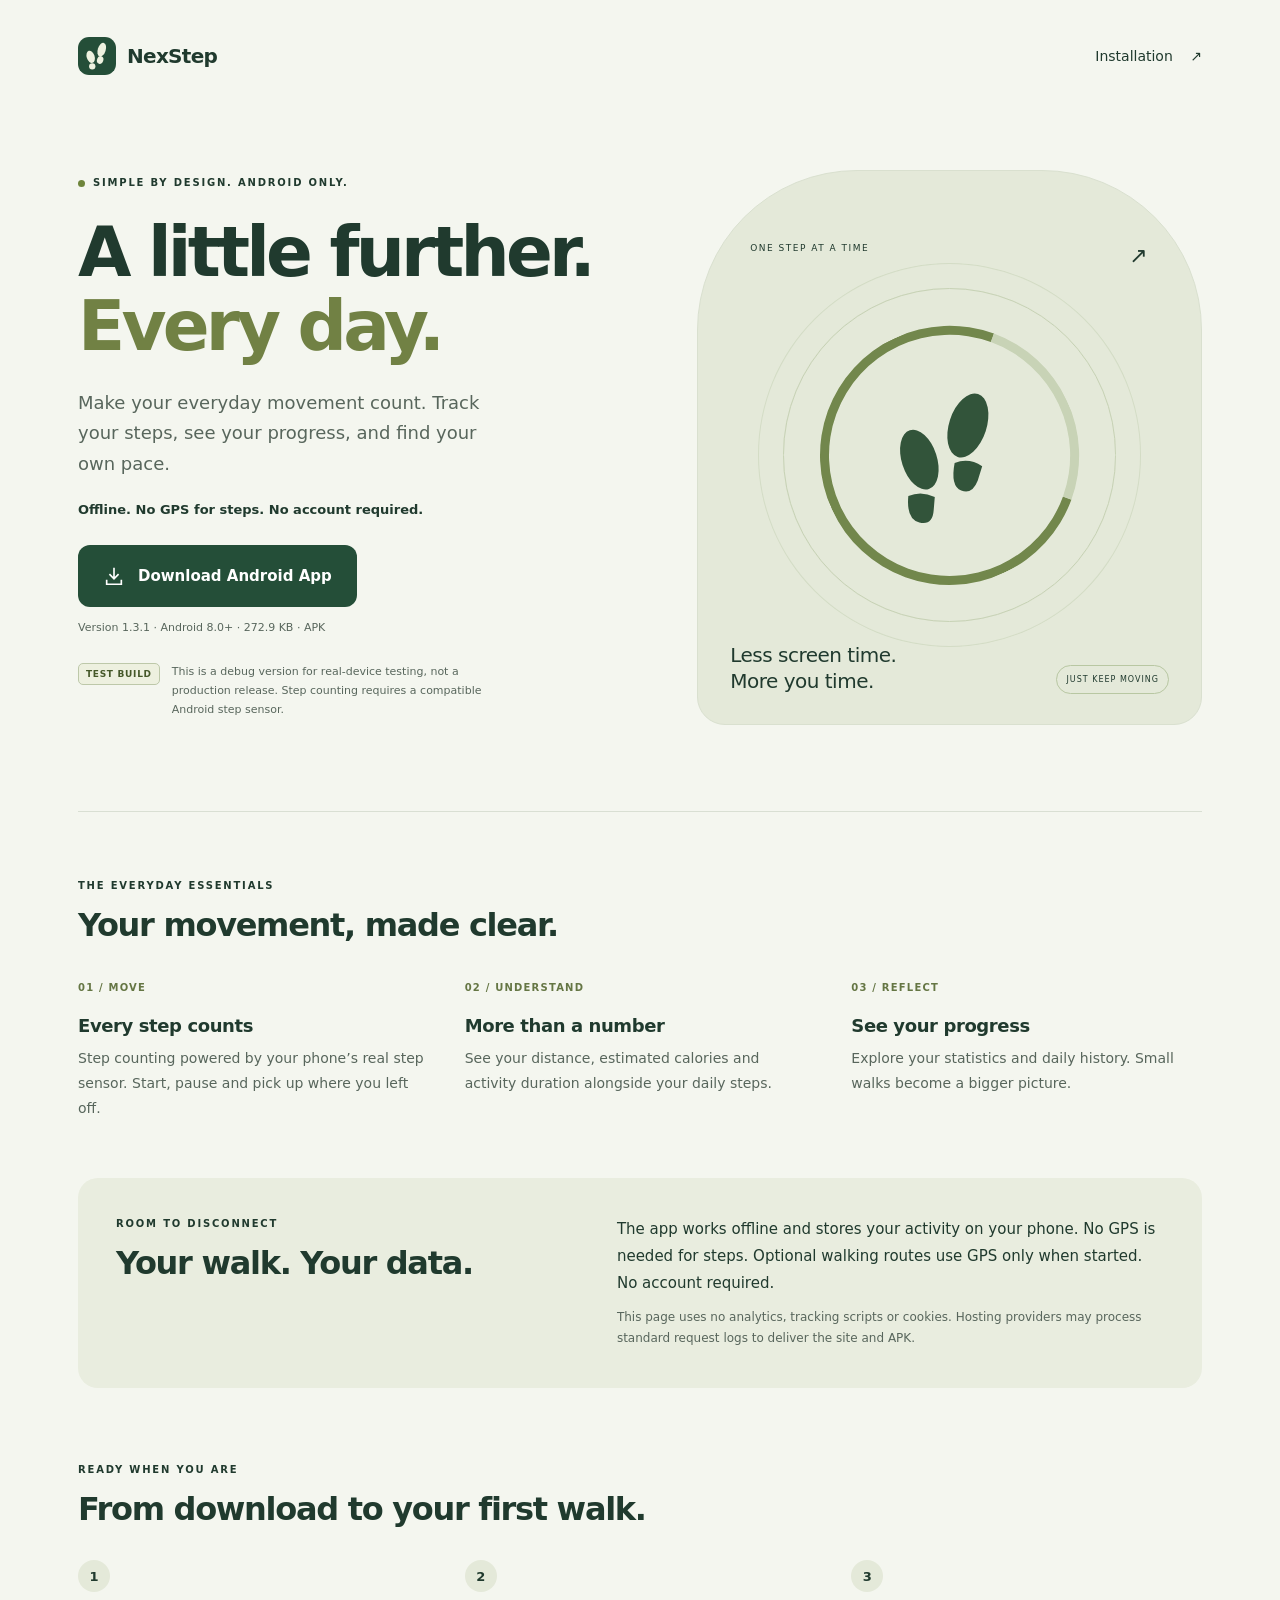
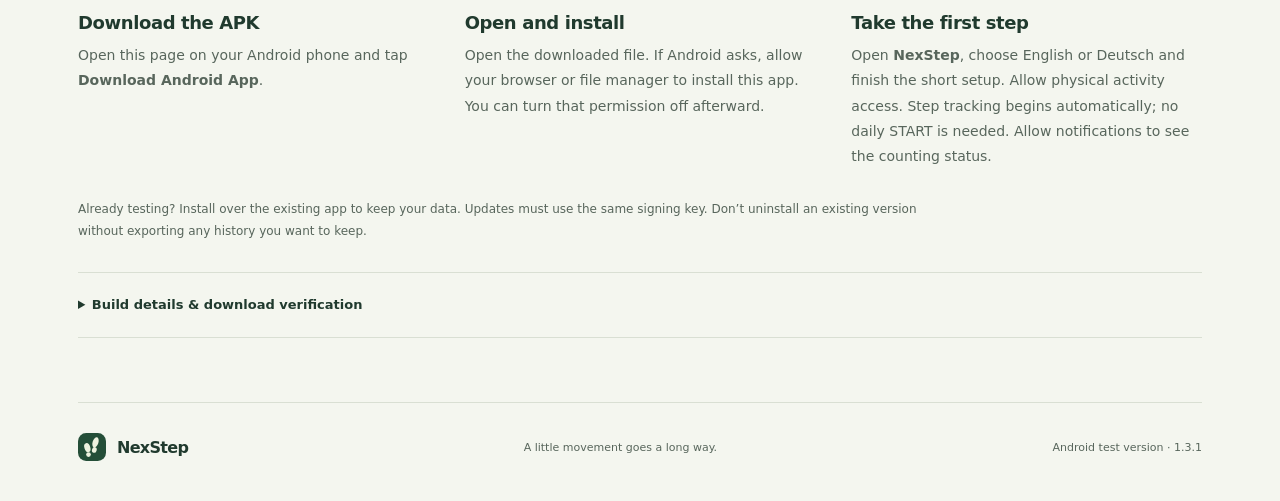
==== commit fdb31c4c: "Publish Android test version 1.3.1 (9a1a6c53cc2f)" ====
--- a/index.html
+++ b/index.html
@@ -24,7 +24,7 @@
           <p class="lede">Make your everyday movement count. Track your steps, see your progress, and find your own pace.</p>
           <p class="quiet">Offline. No GPS for steps. No account required.</p>
           <a class="download" href="download/app-debug.apk" download="app-debug.apk"><svg viewBox="0 0 24 24" width="22" height="22" fill="none" stroke="currentColor" stroke-width="1.8" aria-hidden="true"><path d="M12 3v12m-5-5 5 5 5-5M4 16v5h16v-5"/></svg>Download Android App</a>
-          <p class="file-meta">Version 1.3.1 · Android 8.0+ · 271.4 KB · APK</p>
+          <p class="file-meta">Version 1.3.1 · Android 8.0+ · 272.9 KB · APK</p>
           <div class="test-notice"><span class="tag">TEST BUILD</span><p>This is a debug version for real-device testing, not a production release. Step counting requires a compatible Android step sensor.</p></div>
         </div>
         <div class="visual" aria-hidden="true">
@@ -46,7 +46,7 @@
         <div class="section-heading"><p class="eyebrow">READY WHEN YOU ARE</p><h2 id="install-title">From download to your first walk.</h2></div>
         <ol class="install-grid"><li><h3>Download the APK</h3><p>Open this page on your Android phone and tap <strong>Download Android App</strong>.</p></li><li><h3>Open and install</h3><p>Open the downloaded file. If Android asks, allow your browser or file manager to install this app. You can turn that permission off afterward.</p></li><li><h3>Take the first step</h3><p>Open <strong>NexStep</strong>, choose English or Deutsch and finish the short setup. Allow physical activity access. Step tracking begins automatically; no daily START is needed. Allow notifications to see the counting status.</p></li></ol>
         <p class="install-note">Already testing? Install over the existing app to keep your data. Updates must use the same signing key. Don’t uninstall an existing version without exporting any history you want to keep.</p>
-        <details><summary>Build details &amp; download verification</summary><dl><dt>Version</dt><dd>1.3.1 (build 5), debug signed</dd><dt>Package</dt><dd>de.schritt.app</dd><dt>SHA-256</dt><dd class="checksum">749ee2010d4ad48f4af90b6636abd8ad881b71303b06f7b4ab4a412a993fcdd4</dd></dl><a href="download/app-debug.apk.sha256" download>Download checksum file</a><p>Distance, calories and activity duration are estimates. Background reliability and battery use are still being evaluated on real phones.</p></details>
+        <details><summary>Build details &amp; download verification</summary><dl><dt>Version</dt><dd>1.3.1 (build 5), debug signed</dd><dt>Package</dt><dd>de.schritt.app</dd><dt>SHA-256</dt><dd class="checksum">9a1a6c53cc2f766f6bbe16fae294a9e87065f714605a451a384d2b636bb93be9</dd></dl><a href="download/app-debug.apk.sha256" download>Download checksum file</a><p>Distance, calories and activity duration are estimates. Background reliability and battery use are still being evaluated on real phones.</p></details>
       </section>
     </main>
     <footer><a class="brand" href="./"><img src="icon.svg" width="28" height="28" alt="">NexStep</a><span>A little movement goes a long way.</span><span>Android test version · 1.3.1</span></footer>
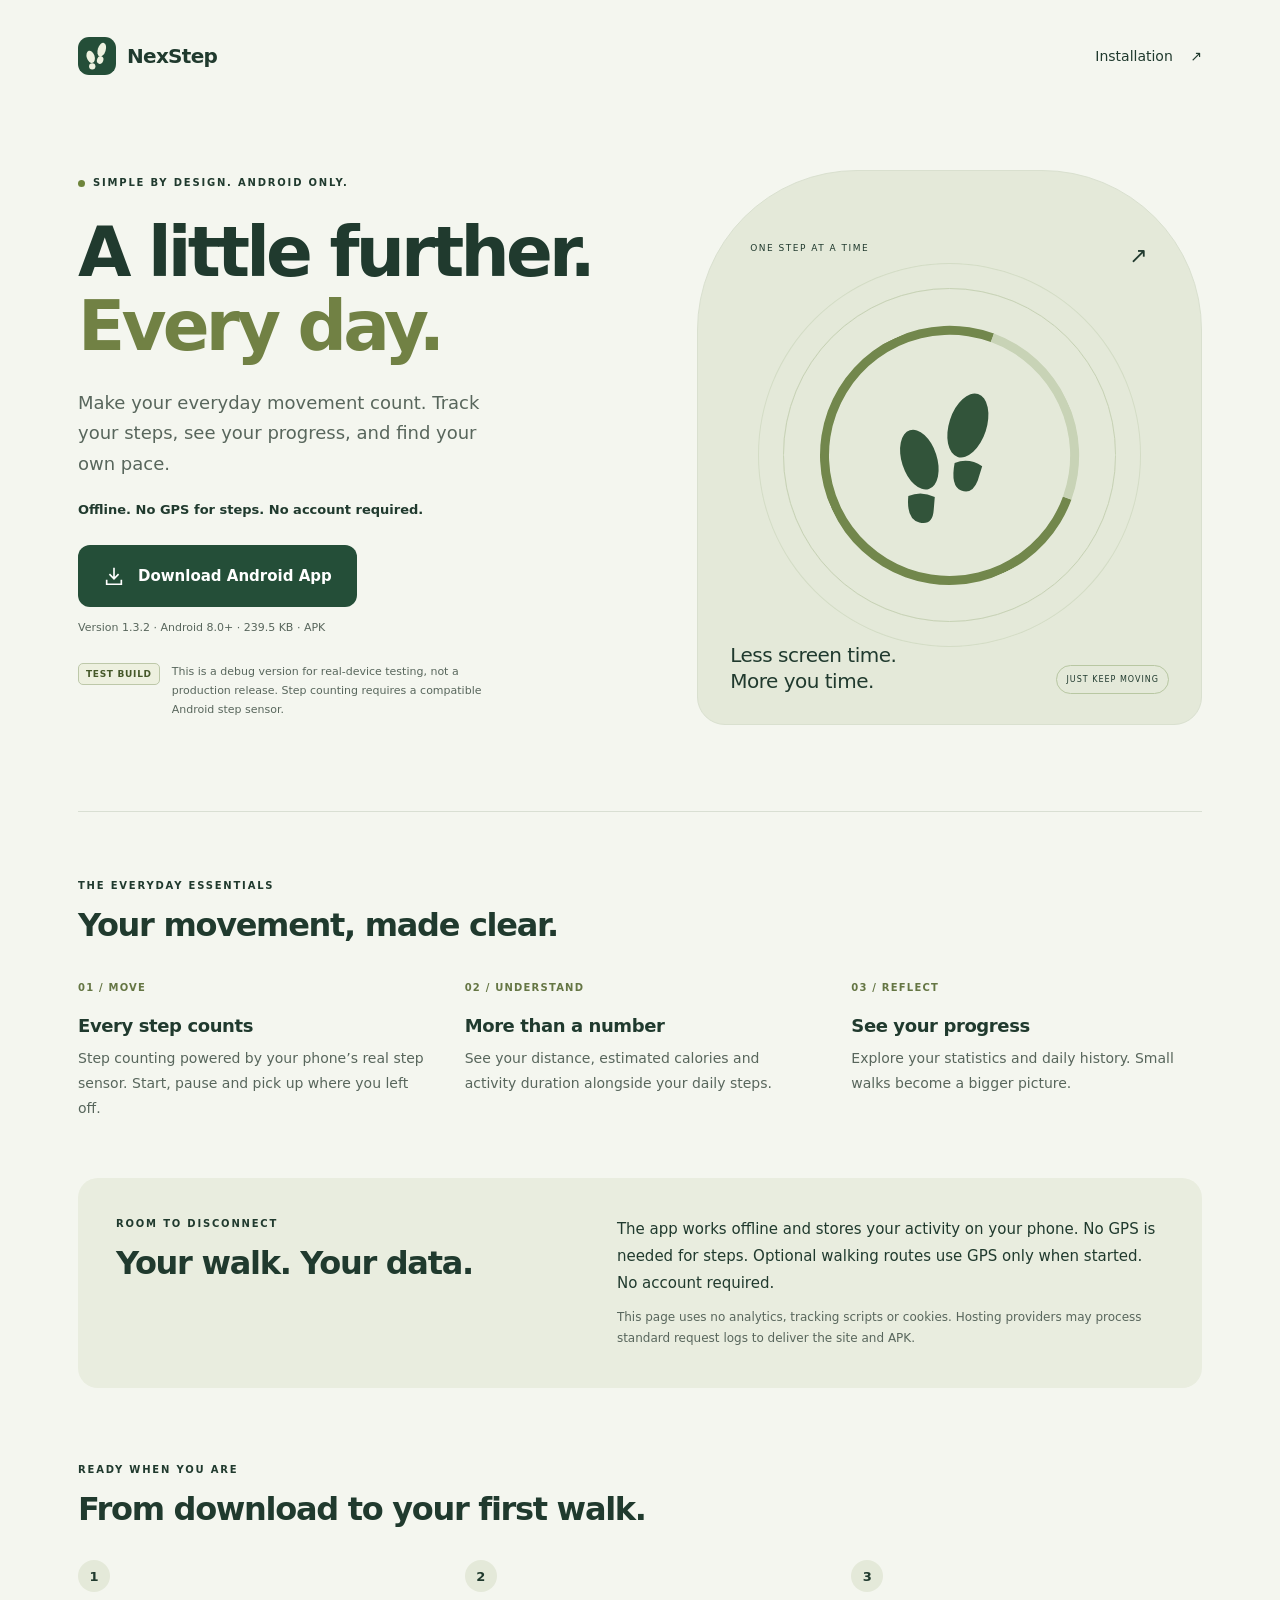
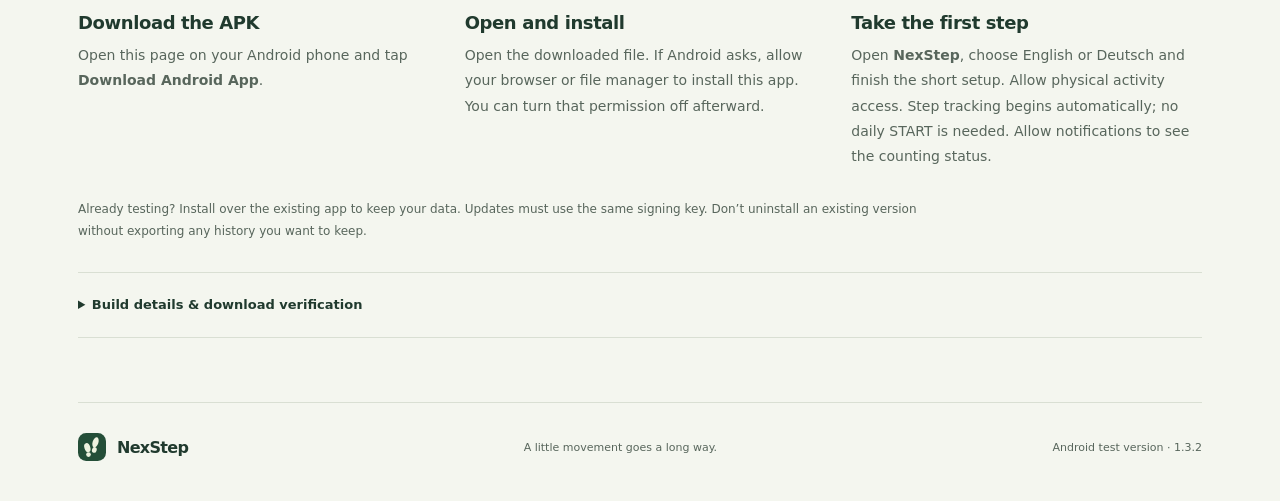
==== commit 09258f52: "Publish Android test version 1.3.2 (1feebd8b46aa)" ====
--- a/index.html
+++ b/index.html
@@ -24,7 +24,7 @@
           <p class="lede">Make your everyday movement count. Track your steps, see your progress, and find your own pace.</p>
           <p class="quiet">Offline. No GPS for steps. No account required.</p>
           <a class="download" href="download/app-debug.apk" download="app-debug.apk"><svg viewBox="0 0 24 24" width="22" height="22" fill="none" stroke="currentColor" stroke-width="1.8" aria-hidden="true"><path d="M12 3v12m-5-5 5 5 5-5M4 16v5h16v-5"/></svg>Download Android App</a>
-          <p class="file-meta">Version 1.3.1 · Android 8.0+ · 272.9 KB · APK</p>
+          <p class="file-meta">Version 1.3.2 · Android 8.0+ · 239.5 KB · APK</p>
           <div class="test-notice"><span class="tag">TEST BUILD</span><p>This is a debug version for real-device testing, not a production release. Step counting requires a compatible Android step sensor.</p></div>
         </div>
         <div class="visual" aria-hidden="true">
@@ -46,10 +46,10 @@
         <div class="section-heading"><p class="eyebrow">READY WHEN YOU ARE</p><h2 id="install-title">From download to your first walk.</h2></div>
         <ol class="install-grid"><li><h3>Download the APK</h3><p>Open this page on your Android phone and tap <strong>Download Android App</strong>.</p></li><li><h3>Open and install</h3><p>Open the downloaded file. If Android asks, allow your browser or file manager to install this app. You can turn that permission off afterward.</p></li><li><h3>Take the first step</h3><p>Open <strong>NexStep</strong>, choose English or Deutsch and finish the short setup. Allow physical activity access. Step tracking begins automatically; no daily START is needed. Allow notifications to see the counting status.</p></li></ol>
         <p class="install-note">Already testing? Install over the existing app to keep your data. Updates must use the same signing key. Don’t uninstall an existing version without exporting any history you want to keep.</p>
-        <details><summary>Build details &amp; download verification</summary><dl><dt>Version</dt><dd>1.3.1 (build 5), debug signed</dd><dt>Package</dt><dd>de.schritt.app</dd><dt>SHA-256</dt><dd class="checksum">9a1a6c53cc2f766f6bbe16fae294a9e87065f714605a451a384d2b636bb93be9</dd></dl><a href="download/app-debug.apk.sha256" download>Download checksum file</a><p>Distance, calories and activity duration are estimates. Background reliability and battery use are still being evaluated on real phones.</p></details>
+        <details><summary>Build details &amp; download verification</summary><dl><dt>Version</dt><dd>1.3.2 (build 6), debug signed</dd><dt>Package</dt><dd>de.schritt.app</dd><dt>SHA-256</dt><dd class="checksum">1feebd8b46aa73b34662fa072e6fce477a3d420b5d705bc2372ec4549ba1db6a</dd></dl><a href="download/app-debug.apk.sha256" download>Download checksum file</a><p>Distance, calories and activity duration are estimates. Background reliability and battery use are still being evaluated on real phones.</p></details>
       </section>
     </main>
-    <footer><a class="brand" href="./"><img src="icon.svg" width="28" height="28" alt="">NexStep</a><span>A little movement goes a long way.</span><span>Android test version · 1.3.1</span></footer>
+    <footer><a class="brand" href="./"><img src="icon.svg" width="28" height="28" alt="">NexStep</a><span>A little movement goes a long way.</span><span>Android test version · 1.3.2</span></footer>
   </div>
 </body>
 </html>
